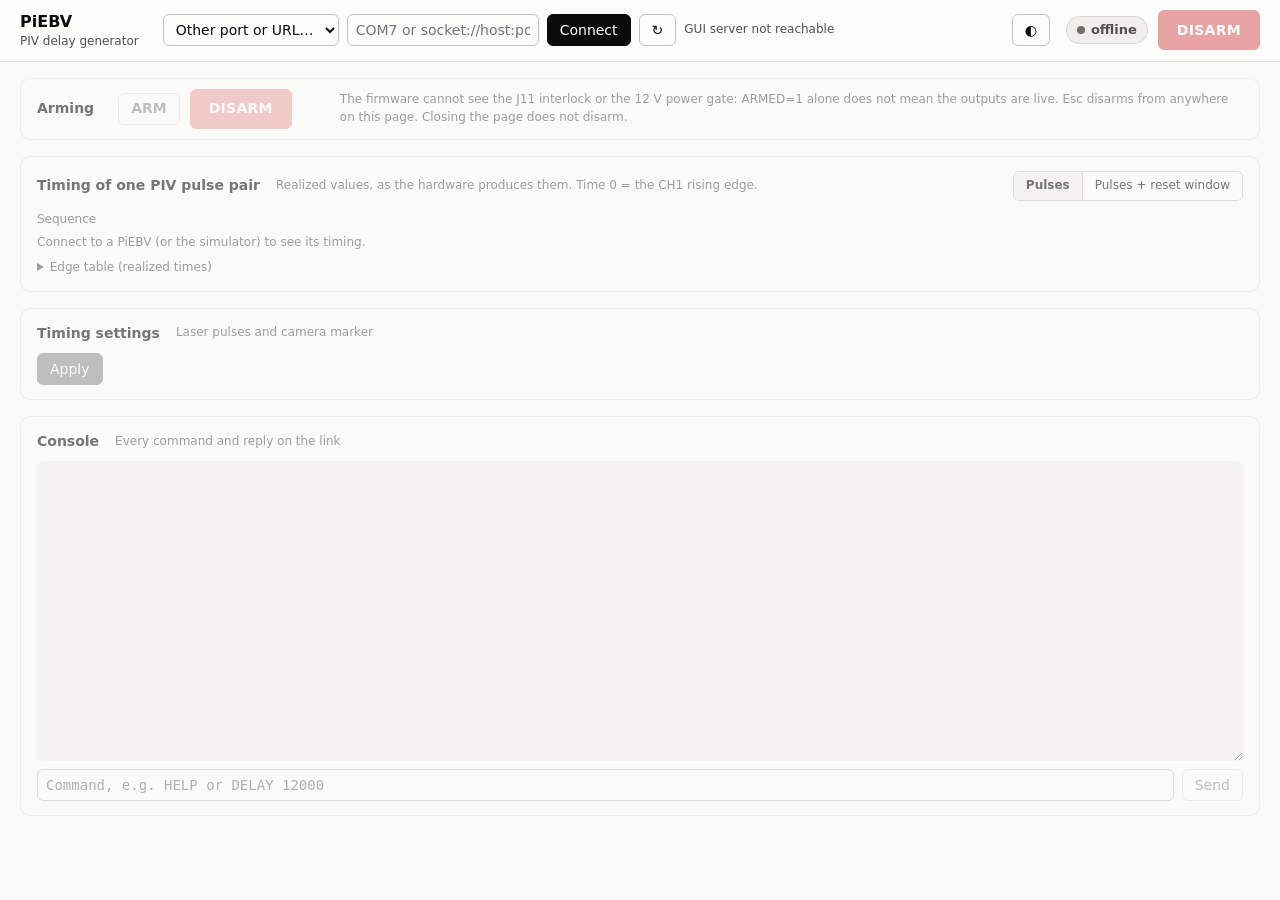
==== tools/piebv_gui/static/index.html @ 5da8e446 "Rename PiDG to PiEBV across the project File/directory renames (git mv, history preserved): - PiDG_P" ====
<!doctype html>
<html lang="en">
<head>
  <meta charset="utf-8">
  <meta name="viewport" content="width=device-width, initial-scale=1">
  <title>PiEBV Control</title>
  <link rel="stylesheet" href="style.css">
</head>
<body class="disconnected">
  <header>
    <div class="brand"><b>PiEBV</b><span>PIV delay generator</span></div>
    <div class="conn">
      <select id="target" aria-label="Device"></select>
      <input id="customTarget" type="text" placeholder="COM7 or socket://host:port" hidden aria-label="Custom device">
      <button id="connectBtn" class="primary">Connect</button>
      <button id="refreshPorts" title="Rescan serial ports" aria-label="Rescan serial ports">↻</button>
      <div class="ident-block">
        <span id="ident" class="ident">Not connected</span>
        <span id="sysline" class="sysline"></span>
      </div>
    </div>
    <button id="themeBtn" title="Colour theme: follows the system" aria-label="Colour theme">◐</button>
    <div class="safety">
      <span id="armPill" class="pill" role="status"><span class="dot" aria-hidden="true"></span><span id="armText">—</span></span>
      <button id="disarmBtn" class="disarm" title="Disarm the laser outputs (Esc)">DISARM</button>
    </div>
  </header>

  <main>
    <section class="card arm-strip" id="armCard">
      <h2>Arming</h2>
      <div class="arm-row">
        <button id="armBtn" class="arm">ARM</button>
        <button id="disarmBtn2" class="disarm">DISARM</button>
      </div>
      <dl class="kv inline" id="armInfo"></dl>
      <p class="hint">The firmware cannot see the J11 interlock or the 12 V power gate: ARMED=1 alone does not mean the outputs are live. Esc disarms from anywhere on this page. Closing the page does not disarm.</p>
    </section>

    <section class="card" id="timingCard">
      <div class="card-head">
        <h2>Timing of one PIV pulse pair</h2>
        <span class="sub" id="timingSub">Realized values, as the hardware produces them. Time 0 = the CH1 rising edge.</span>
        <span class="spacer"></span>
        <div class="seg" role="group" aria-label="Pair view zoom">
          <button id="fitPulses" aria-pressed="true">Pulses</button>
          <button id="fitWindow" aria-pressed="false">Pulses + reset window</button>
        </div>
      </div>
      <div class="chart" id="pairChart"></div>
      <div class="chart-title" id="seqTitle">Sequence</div>
      <div class="chart" id="seqChart"></div>
      <div class="legend-note" id="chartNote"></div>
      <details class="edges">
        <summary>Edge table (realized times)</summary>
        <table id="edgeTable"><thead><tr><th>Signal</th><th>Edge</th><th class="num">Time after CH1</th><th class="num">PIO cycles</th></tr></thead><tbody></tbody></table>
      </details>
    </section>

    <div class="grid">
      <section class="card" id="settingsCard">
        <div class="card-head"><h2>Timing settings</h2><span class="sub">Laser pulses and camera marker</span></div>
        <div id="timingFields"></div>
        <div class="card-foot"><button class="apply primary" data-group="timing">Apply</button><span class="msg"></span></div>
      </section>

      <section class="card" id="pixCard" hidden>
        <div class="card-head"><h2>Pixel-reset gate</h2><span class="sub">Holds TDRSTN low between pulse pairs</span></div>
        <div id="pixFields"></div>
        <p class="hint" id="pixSummary"></p>
        <div class="card-foot"><button class="apply primary" data-group="pix">Apply</button><span class="msg"></span></div>
      </section>

      <section class="card" id="otherCard" hidden>
        <div class="card-head"><h2>Other settings</h2></div>
        <div id="otherFields"></div>
        <div class="card-foot"><button class="apply primary" data-group="other">Apply</button><span class="msg"></span></div>
      </section>
    </div>

    <section class="card keep" id="consoleCard">
      <div class="card-head"><h2>Console</h2><span class="sub">Every command and reply on the link</span></div>
      <div class="console" id="console" aria-live="polite"></div>
      <div class="console-row">
        <input id="cmdInput" type="text" placeholder="Command, e.g. HELP or DELAY 12000" aria-label="Command">
        <button id="cmdSend">Send</button>
      </div>
    </section>
  </main>
  <div class="toast" id="toast" role="status"></div>
  <script src="app.js"></script>
</body>
</html>
---- tools/piebv_gui/static/style.css ----
:root {
  color-scheme: light;
  --page: #f9f9f7;
  --surface-1: #fcfcfb;
  --surface-2: #f0efec;
  --text-primary: #0b0b0b;
  --text-secondary: #52514e;
  --text-muted: #6f6d68;
  --grid: #e1e0d9;
  --axis: #c3c2b7;
  --border: rgba(11, 11, 11, 0.10);
  --focus: #2a78d6;
  --series-1: #2a78d6;  /* Laser 1 */
  --series-2: #eb6834;  /* Laser 2 */
  --series-3: #1baf7a;  /* Marker */
  --series-4: #eda100;  /* Pixel reset */
  --good: #0ca30c;
  --warning: #fab219;
  --critical: #d03b3b;
  --critical-ink: #b3261e;
  --good-ink: #006300;
  --button: #0b0b0b;
  --button-ink: #ffffff;
}
@media (prefers-color-scheme: dark) {
  :root:where(:not([data-theme="light"])) {
    color-scheme: dark;
    --page: #0d0d0d;
    --surface-1: #1a1a19;
    --surface-2: #232321;
    --text-primary: #ffffff;
    --text-secondary: #c3c2b7;
    --text-muted: #9a988f;
    --grid: #2c2c2a;
    --axis: #383835;
    --border: rgba(255, 255, 255, 0.10);
    --focus: #3987e5;
    --series-1: #3987e5;
    --series-2: #d95926;
    --series-3: #199e70;
    --series-4: #c98500;
    --critical-ink: #ff8a80;
    --good-ink: #0ca30c;
    --button: #ffffff;
    --button-ink: #0b0b0b;
  }
}
:root[data-theme="dark"] {
  color-scheme: dark;
  --page: #0d0d0d;
  --surface-1: #1a1a19;
  --surface-2: #232321;
  --text-primary: #ffffff;
  --text-secondary: #c3c2b7;
  --text-muted: #9a988f;
  --grid: #2c2c2a;
  --axis: #383835;
  --border: rgba(255, 255, 255, 0.10);
  --focus: #3987e5;
  --series-1: #3987e5;
  --series-2: #d95926;
  --series-3: #199e70;
  --series-4: #c98500;
  --critical-ink: #ff8a80;
  --good-ink: #0ca30c;
  --button: #ffffff;
  --button-ink: #0b0b0b;
}

* { box-sizing: border-box; }
html, body { margin: 0; }
body {
  background: var(--page);
  color: var(--text-primary);
  font: 14px/1.45 system-ui, -apple-system, "Segoe UI", sans-serif;
}
button, input, select { font: inherit; color: inherit; }
:focus-visible { outline: 2px solid var(--focus); outline-offset: 2px; }

/* ---------------------------------------------------------------- header */
header {
  position: sticky; top: 0; z-index: 10;
  display: flex; flex-wrap: wrap; align-items: center; gap: 12px 16px;
  padding: 10px 20px;
  background: var(--surface-1);
  border-bottom: 1px solid var(--border);
}
.brand { display: flex; flex-direction: column; margin-right: 8px; }
.brand b { font-size: 16px; }
.brand span { font-size: 12px; color: var(--text-secondary); }
.conn { display: flex; flex-wrap: wrap; align-items: center; gap: 8px; flex: 1 1 360px; min-width: 0; }
.conn select, .conn input { min-width: 0; }
.conn .ident-block { display: flex; flex-direction: column; min-width: 0; max-width: 100%; flex: 1 1 240px; line-height: 1.3; }
.conn .ident, .conn .sysline { overflow: hidden; text-overflow: ellipsis; white-space: nowrap; }
.conn .ident { color: var(--text-secondary); font-size: 12px; }
.conn .sysline { color: var(--text-muted); font-size: 11px; font-variant-numeric: tabular-nums; }
.conn .sysline .warn { color: var(--text-primary); font-weight: 600; }
.safety { display: flex; align-items: center; gap: 10px; margin-left: auto; }

select, input[type="text"] {
  height: 32px; padding: 0 8px;
  background: var(--surface-1);
  border: 1px solid var(--axis); border-radius: 6px;
}
input[type="text"] { font-variant-numeric: tabular-nums; }
button {
  height: 32px; padding: 0 12px;
  border-radius: 6px; border: 1px solid var(--axis);
  background: var(--surface-1); cursor: pointer;
}
button:hover:not(:disabled) { background: var(--surface-2); }
button:disabled { opacity: 0.45; cursor: default; }
button.primary { background: var(--button); color: var(--button-ink); border-color: var(--button); }
button.primary:hover:not(:disabled) { opacity: 0.88; background: var(--button); }

.pill {
  display: inline-flex; align-items: center; gap: 6px;
  height: 28px; padding: 0 10px; border-radius: 14px;
  font-weight: 600; font-size: 13px;
  border: 1px solid var(--border); background: var(--surface-2); color: var(--text-secondary);
}
.pill .dot { width: 8px; height: 8px; border-radius: 50%; background: var(--text-muted); }
.pill.armed { color: var(--critical-ink); border-color: var(--critical); }
.pill.armed .dot { background: var(--critical); }
.pill.pending { color: var(--text-primary); border-color: var(--warning); }
.pill.pending .dot { background: var(--warning); }

button.disarm {
  height: 40px; padding: 0 18px; font-weight: 700; letter-spacing: 0.02em;
  background: var(--critical); color: #fff; border-color: var(--critical);
}
button.disarm:hover:not(:disabled) { background: var(--critical); opacity: 0.9; }
button.arm { font-weight: 600; }
button.arm.confirm { border-color: var(--critical); color: var(--critical-ink); }

/* ---------------------------------------------------------------- layout */
main { padding: 16px 20px 40px; display: flex; flex-direction: column; gap: 16px; max-width: 1400px; margin: 0 auto; }
.card {
  background: var(--surface-1);
  border: 1px solid var(--border); border-radius: 10px;
  padding: 14px 16px;
}
.card h2 { font-size: 14px; margin: 0; }
.card-head { display: flex; flex-wrap: wrap; align-items: center; gap: 8px 16px; margin-bottom: 10px; }
.card-head .sub { color: var(--text-secondary); font-size: 12px; }
.grid { display: grid; gap: 16px; grid-template-columns: repeat(auto-fit, minmax(320px, 1fr)); }

.seg { display: inline-flex; border: 1px solid var(--axis); border-radius: 6px; overflow: hidden; }
.seg button { border: 0; border-radius: 0; height: 28px; font-size: 12px; }
.seg button + button { border-left: 1px solid var(--axis); }
.seg button[aria-pressed="true"] { background: var(--surface-2); font-weight: 600; }
.spacer { flex: 1; }

/* ---------------------------------------------------------------- timing chart */
.chart-title { font-size: 12px; color: var(--text-secondary); margin: 6px 0 2px; }
.chart { position: relative; }
.chart svg { display: block; width: 100%; overflow: visible; }
.chart .grid-line { stroke: var(--grid); stroke-width: 1; }
.chart .axis-line { stroke: var(--axis); stroke-width: 1; }
.chart .tick { fill: var(--text-muted); font-size: 11px; font-variant-numeric: tabular-nums; }
.chart .row-label { fill: var(--text-primary); font-size: 12px; font-weight: 600; }
.chart .row-sub { fill: var(--text-muted); font-size: 11px; }
.chart .wave { fill: none; stroke-width: 2; stroke-linejoin: round; stroke-linecap: round; }
.chart .wash { opacity: 0.12; }
.chart .dim { stroke: var(--text-secondary); stroke-width: 1; fill: none; }
.chart .dim-text { fill: var(--text-secondary); font-size: 11px; font-variant-numeric: tabular-nums; }
.chart .note { fill: var(--text-muted); font-size: 11px; }
.chart .inactive { opacity: 0.5; }
.chart .crosshair { stroke: var(--text-secondary); stroke-width: 1; pointer-events: none; }
.chart .hit { fill: transparent; cursor: crosshair; }
.tooltip {
  position: absolute; pointer-events: none; z-index: 5;
  background: var(--surface-1); border: 1px solid var(--border); border-radius: 8px;
  box-shadow: 0 4px 16px rgba(0, 0, 0, 0.12);
  padding: 8px 10px; font-size: 12px; min-width: 170px;
}
.tooltip .t { font-weight: 700; font-variant-numeric: tabular-nums; margin-bottom: 4px; }
.tooltip .r { display: flex; align-items: center; gap: 8px; }
.tooltip .key { width: 14px; height: 2px; border-radius: 1px; flex: none; }
.tooltip .v { font-weight: 600; }
.tooltip .n { color: var(--text-secondary); }
.legend-note { font-size: 12px; color: var(--text-secondary); margin-top: 6px; }
details.edges { margin-top: 8px; }
details.edges summary { cursor: pointer; color: var(--text-secondary); font-size: 12px; }
table { border-collapse: collapse; width: 100%; font-size: 12px; margin-top: 6px; }
th, td { text-align: left; padding: 4px 8px; border-bottom: 1px solid var(--grid); }
td.num, th.num { text-align: right; font-variant-numeric: tabular-nums; }
.swatch { display: inline-block; width: 14px; height: 2px; border-radius: 1px; vertical-align: middle; margin-right: 6px; }

/* ---------------------------------------------------------------- settings */
.field { display: grid; grid-template-columns: minmax(120px, 11em) minmax(0, 20em) auto; justify-content: start; gap: 2px 10px; align-items: center; padding: 6px 0; border-bottom: 1px solid var(--grid); }
.field:last-of-type { border-bottom: 0; }
.field label { font-weight: 600; }
.field .code { color: var(--text-muted); font-size: 11px; font-weight: 400; margin-left: 4px; }
.field .input { display: flex; align-items: center; gap: 6px; min-width: 0; }
.field .input input, .field .input select { width: 100%; min-width: 0; }
.field .unit { color: var(--text-secondary); font-size: 12px; min-width: 2.5em; }
.field.wide .input { grid-column: 2 / 4; }
.field .realized { grid-column: 2 / 4; font-size: 12px; color: var(--text-secondary); font-variant-numeric: tabular-nums; min-height: 1em; }
.field .error { grid-column: 1 / 4; font-size: 12px; color: var(--critical-ink); }
.field.dirty input, .field.dirty select { border-color: var(--focus); background: var(--surface-2); }
.card-foot { display: flex; align-items: center; gap: 10px; margin-top: 10px; }
.card-foot .msg { font-size: 12px; color: var(--text-secondary); }
.kv { display: grid; grid-template-columns: max-content 1fr; gap: 4px 12px; font-size: 13px; }
.kv dt { color: var(--text-secondary); }
.kv dd { margin: 0; font-variant-numeric: tabular-nums; overflow-wrap: anywhere; }
.hint { font-size: 12px; color: var(--text-secondary); margin: 8px 0 0; }
.arm-row { display: flex; flex-wrap: wrap; gap: 10px; align-items: center; }
/* Arming: one short full-width strip above the timing chart; wraps on narrow screens. */
.arm-strip { display: flex; flex-wrap: wrap; align-items: center; gap: 8px 24px; padding: 10px 16px; }
.arm-strip h2 { margin: 0; }
.arm-strip .hint { margin: 0; flex: 1 1 360px; }
.kv.inline { display: flex; flex-wrap: wrap; align-items: baseline; gap: 2px 6px; }
.kv.inline dd { margin-right: 14px; }

/* ---------------------------------------------------------------- console */
.console {
  height: 300px; min-height: 120px; resize: vertical; overflow: auto; padding: 8px;
  background: var(--surface-2); border-radius: 6px;
  font: 12px/1.4 ui-monospace, "Cascadia Mono", Consolas, monospace;
  white-space: pre-wrap; overflow-wrap: anywhere;
}
.console .out { color: var(--text-primary); }
.console .in { color: var(--text-secondary); }
.console .err { color: var(--critical-ink); }
.console-row { display: flex; gap: 8px; margin-top: 8px; }
.console-row input { flex: 1; font-family: ui-monospace, "Cascadia Mono", Consolas, monospace; }

.toast {
  position: fixed; left: 50%; bottom: 20px; transform: translateX(-50%);
  background: var(--button); color: var(--button-ink);
  padding: 8px 14px; border-radius: 8px; font-size: 13px; z-index: 20;
  opacity: 0; transition: opacity 0.2s; pointer-events: none;
}
.toast.show { opacity: 1; }
.disconnected main { opacity: 0.55; }
.disconnected main .card.keep { opacity: 1; }
@media (max-width: 640px) {
  header { padding: 10px 16px; }
  main { padding: 12px 16px 32px; }
  .field { grid-template-columns: 1fr auto; }
  .field .input { grid-column: 1 / 3; }
  .field .realized { grid-column: 1 / 3; }
}
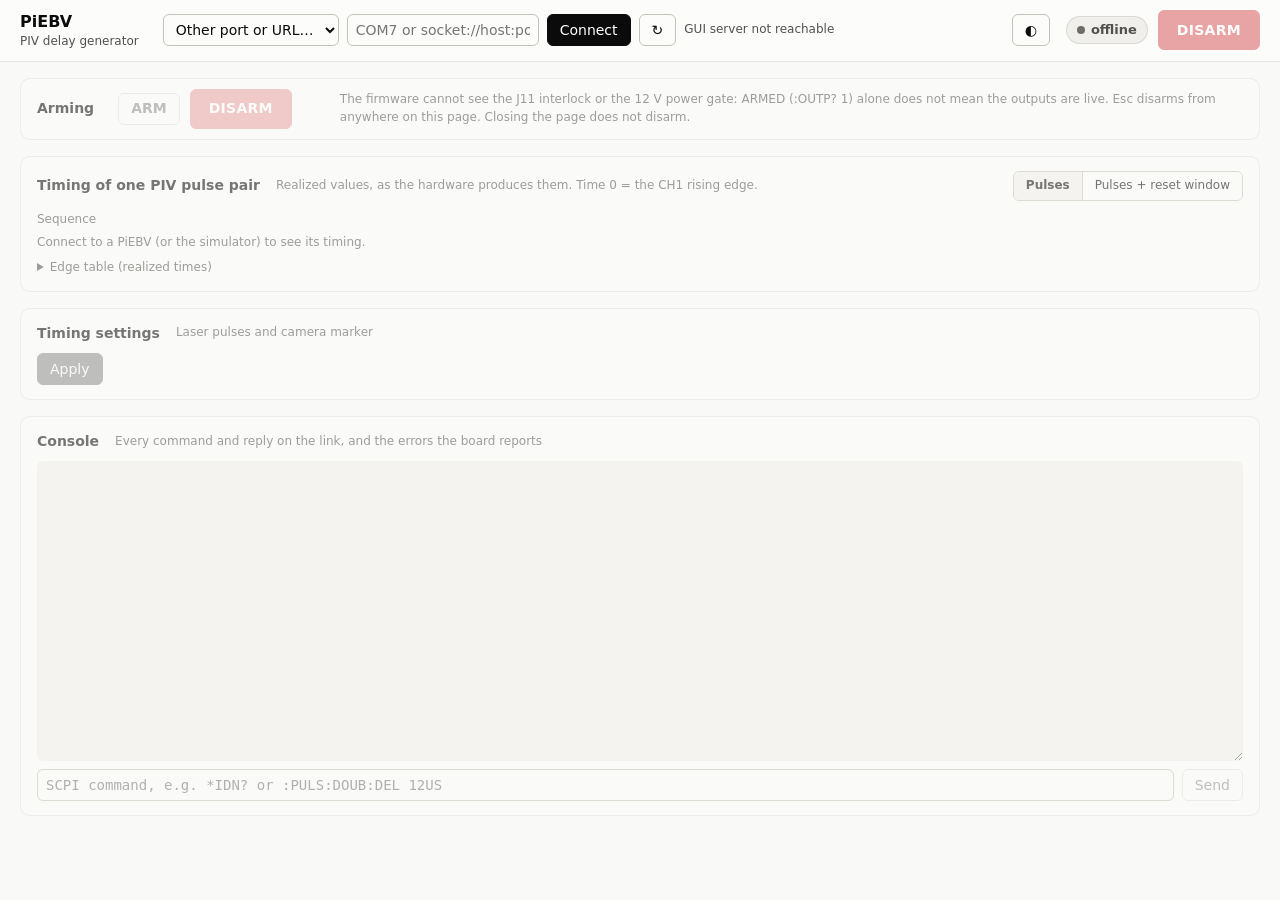
==== commit 60009013: "GUI and example script: SCPI protocol - piebv_device: *IDN? identity; each message is followed by a " ====
--- a/tools/piebv_gui/static/index.html
+++ b/tools/piebv_gui/static/index.html
@@ -34,7 +34,7 @@
         <button id="disarmBtn2" class="disarm">DISARM</button>
       </div>
       <dl class="kv inline" id="armInfo"></dl>
-      <p class="hint">The firmware cannot see the J11 interlock or the 12 V power gate: ARMED=1 alone does not mean the outputs are live. Esc disarms from anywhere on this page. Closing the page does not disarm.</p>
+      <p class="hint">The firmware cannot see the J11 interlock or the 12 V power gate: ARMED (:OUTP? 1) alone does not mean the outputs are live. Esc disarms from anywhere on this page. Closing the page does not disarm.</p>
     </section>
 
     <section class="card" id="timingCard">
@@ -76,13 +76,36 @@
         <div id="otherFields"></div>
         <div class="card-foot"><button class="apply primary" data-group="other">Apply</button><span class="msg"></span></div>
       </section>
+
+      <section class="card" id="wifiCard" hidden>
+        <div class="card-head"><h2>Network (Wi-Fi)</h2><span class="sub">The board's own link to a Wi-Fi network, TCP port <span id="wifiPort">4242</span></span></div>
+        <dl class="kv" id="wifiInfo"></dl>
+        <div id="wifiForm">
+          <div class="field wide">
+            <label for="wifiSsid">Network name<span class="code">WLAN:SSID</span></label>
+            <div class="input"><input id="wifiSsid" type="text" maxlength="32" autocomplete="off" spellcheck="false"></div>
+          </div>
+          <div class="field wide">
+            <label for="wifiPass">Passphrase<span class="code">WLAN:PASS</span></label>
+            <div class="input"><input id="wifiPass" type="password" maxlength="63" autocomplete="new-password"></div>
+            <div class="realized"><label class="check"><input id="wifiOpen" type="checkbox"> Open network (no passphrase)</label></div>
+          </div>
+          <div class="card-foot">
+            <button id="wifiOn" class="primary wifi-act">Join and store</button>
+            <button id="wifiOff" class="wifi-act">Switch off</button>
+            <button id="wifiClear" class="wifi-act">Erase set-up</button>
+          </div>
+        </div>
+        <p class="error" id="wifiMsg" role="status"></p>
+        <p class="hint" id="wifiHint"></p>
+      </section>
     </div>
 
     <section class="card keep" id="consoleCard">
-      <div class="card-head"><h2>Console</h2><span class="sub">Every command and reply on the link</span></div>
+      <div class="card-head"><h2>Console</h2><span class="sub">Every command and reply on the link, and the errors the board reports</span></div>
       <div class="console" id="console" aria-live="polite"></div>
       <div class="console-row">
-        <input id="cmdInput" type="text" placeholder="Command, e.g. HELP or DELAY 12000" aria-label="Command">
+        <input id="cmdInput" type="text" placeholder="SCPI command, e.g. *IDN? or :PULS:DOUB:DEL 12US" aria-label="Command">
         <button id="cmdSend">Send</button>
       </div>
     </section>
--- a/tools/piebv_gui/static/style.css
+++ b/tools/piebv_gui/static/style.css
@@ -97,7 +97,7 @@
 .conn .sysline .warn { color: var(--text-primary); font-weight: 600; }
 .safety { display: flex; align-items: center; gap: 10px; margin-left: auto; }
 
-select, input[type="text"] {
+select, input[type="text"], input[type="password"] {
   height: 32px; padding: 0 8px;
   background: var(--surface-1);
   border: 1px solid var(--axis); border-radius: 6px;
@@ -201,6 +201,12 @@
 .field.dirty input, .field.dirty select { border-color: var(--focus); background: var(--surface-2); }
 .card-foot { display: flex; align-items: center; gap: 10px; margin-top: 10px; }
 .card-foot .msg { font-size: 12px; color: var(--text-secondary); }
+/* Network (Wi-Fi) card */
+#wifiForm { margin-top: 10px; border-top: 1px solid var(--grid); }
+#wifiForm .card-foot { flex-wrap: wrap; }
+#wifiForm label.check { font-weight: 400; display: inline-flex; align-items: center; gap: 6px; }
+#wifiMsg { font-size: 12px; margin: 8px 0 0; min-height: 1em; color: var(--text-secondary); overflow-wrap: anywhere; }
+#wifiMsg.bad { color: var(--critical-ink); }
 .kv { display: grid; grid-template-columns: max-content 1fr; gap: 4px 12px; font-size: 13px; }
 .kv dt { color: var(--text-secondary); }
 .kv dd { margin: 0; font-variant-numeric: tabular-nums; overflow-wrap: anywhere; }
